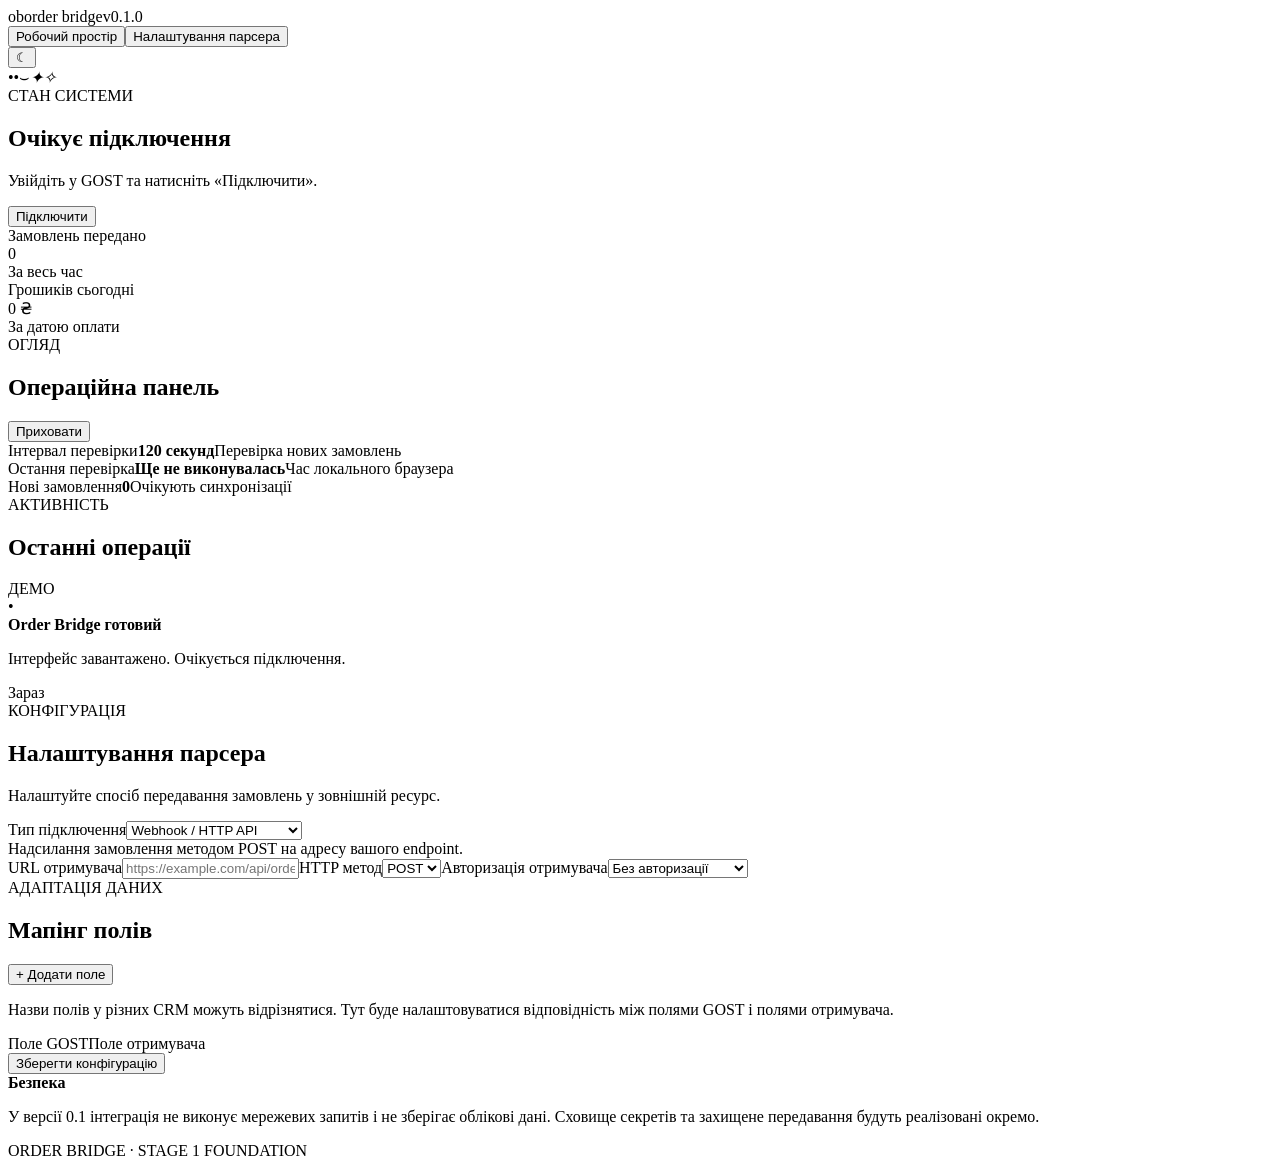
==== index.html @ 30085b11 "feat(stage-1): add index.html" ====
<!doctype html><html lang="uk"><head><meta charset="utf-8"><meta name="viewport" content="width=device-width,initial-scale=1"><title>Order Bridge</title><link rel="stylesheet" href="styles.css"></head><body><div class="app"><header class="topbar"><div class="brand"><span class="brand-mark">ob</span><span>order bridge</span><span class="version">v0.1.0</span></div><nav class="tabs"><button class="tab active" data-tab="workspace">Робочий простір</button><button class="tab" data-tab="settings">Налаштування парсера</button></nav><button id="themeToggle" class="theme" aria-label="Перемкнути тему"><span id="themeIcon">☾</span></button></header><main><section id="workspace" class="view active"><div class="status-row"><div class="status-card"><div id="ghost" class="ghost happy"><span class="eyes">••</span><span class="mouth">⌣</span><i class="spark s1">✦</i><i class="spark s2">✧</i></div><div><div class="eyebrow">СТАН СИСТЕМИ</div><h2 id="statusTitle">Очікує підключення</h2><p id="statusText">Увійдіть у GOST та натисніть «Підключити».</p></div></div><button id="connectBtn" class="primary connect">Підключити</button></div><div class="metrics"><article class="metric"><div class="metric-label">Замовлень передано</div><div class="metric-value" id="ordersMetric">0</div><div class="metric-foot"><span class="dot"></span> За весь час</div></article><article class="metric"><div class="metric-label">Грошиків сьогодні</div><div class="metric-value" id="moneyMetric">0 ₴</div><div class="metric-foot">За датою оплати</div></article></div><div class="section-heading"><div><div class="eyebrow">ОГЛЯД</div><h2>Операційна панель</h2></div><button id="toggleDetails" class="subtle">Приховати</button></div><div id="details" class="details-grid"><article class="small-card"><span class="small-label">Інтервал перевірки</span><strong>120 секунд</strong><span class="small-note">Перевірка нових замовлень</span></article><article class="small-card"><span class="small-label">Остання перевірка</span><strong id="lastCheck">Ще не виконувалась</strong><span class="small-note">Час локального браузера</span></article><article class="small-card"><span class="small-label">Нові замовлення</span><strong>0</strong><span class="small-note">Очікують синхронізації</span></article></div><div class="section-heading log-heading"><div><div class="eyebrow">АКТИВНІСТЬ</div><h2>Останні операції</h2></div><span class="demo-tag">ДЕМО</span></div><div class="log-list"><div class="log-item"><span class="log-icon">•</span><div><strong>Order Bridge готовий</strong><p>Інтерфейс завантажено. Очікується підключення.</p></div><time>Зараз</time></div></div></section><section id="settings" class="view"><div class="page-title"><div class="eyebrow">КОНФІГУРАЦІЯ</div><h1>Налаштування парсера</h1><p>Налаштуйте спосіб передавання замовлень у зовнішній ресурс.</p></div><div class="settings-card"><label for="connector">Тип підключення</label><select id="connector"><option value="webhook">Webhook / HTTP API</option><option value="crm">CRM через API</option><option value="google">Google Sheets</option><option value="custom">Власний формат (JSON)</option></select><div id="connectorDescription" class="field-help">Надсилання замовлення методом POST на адресу вашого endpoint.</div><label for="endpoint">URL отримувача</label><input id="endpoint" type="url" placeholder="https://example.com/api/orders"><label for="method">HTTP метод</label><select id="method"><option>POST</option><option>PUT</option></select><label for="authType">Авторизація отримувача</label><select id="authType"><option value="none">Без авторизації</option><option value="bearer">Bearer token</option><option value="header">Власний заголовок</option></select><div id="authFields"></div><div class="divider"></div><div class="section-heading"><div><div class="eyebrow">АДАПТАЦІЯ ДАНИХ</div><h2>Мапінг полів</h2></div><button id="addMapping" class="subtle">+ Додати поле</button></div><p class="field-help">Назви полів у різних CRM можуть відрізнятися. Тут буде налаштовуватися відповідність між полями GOST і полями отримувача.</p><div class="mapping-head"><span>Поле GOST</span><span>Поле отримувача</span></div><div id="mappingRows"></div><button id="saveSettings" class="primary full">Зберегти конфігурацію</button><div id="saveNotice" class="notice" aria-live="polite"></div></div><div class="settings-card safety"><strong>Безпека</strong><p>У версії 0.1 інтеграція не виконує мережевих запитів і не зберігає облікові дані. Сховище секретів та захищене передавання будуть реалізовані окремо.</p></div></section></main><footer>ORDER BRIDGE <span>·</span> STAGE 1 FOUNDATION</footer></div><script src="app.js"></script></body></html>
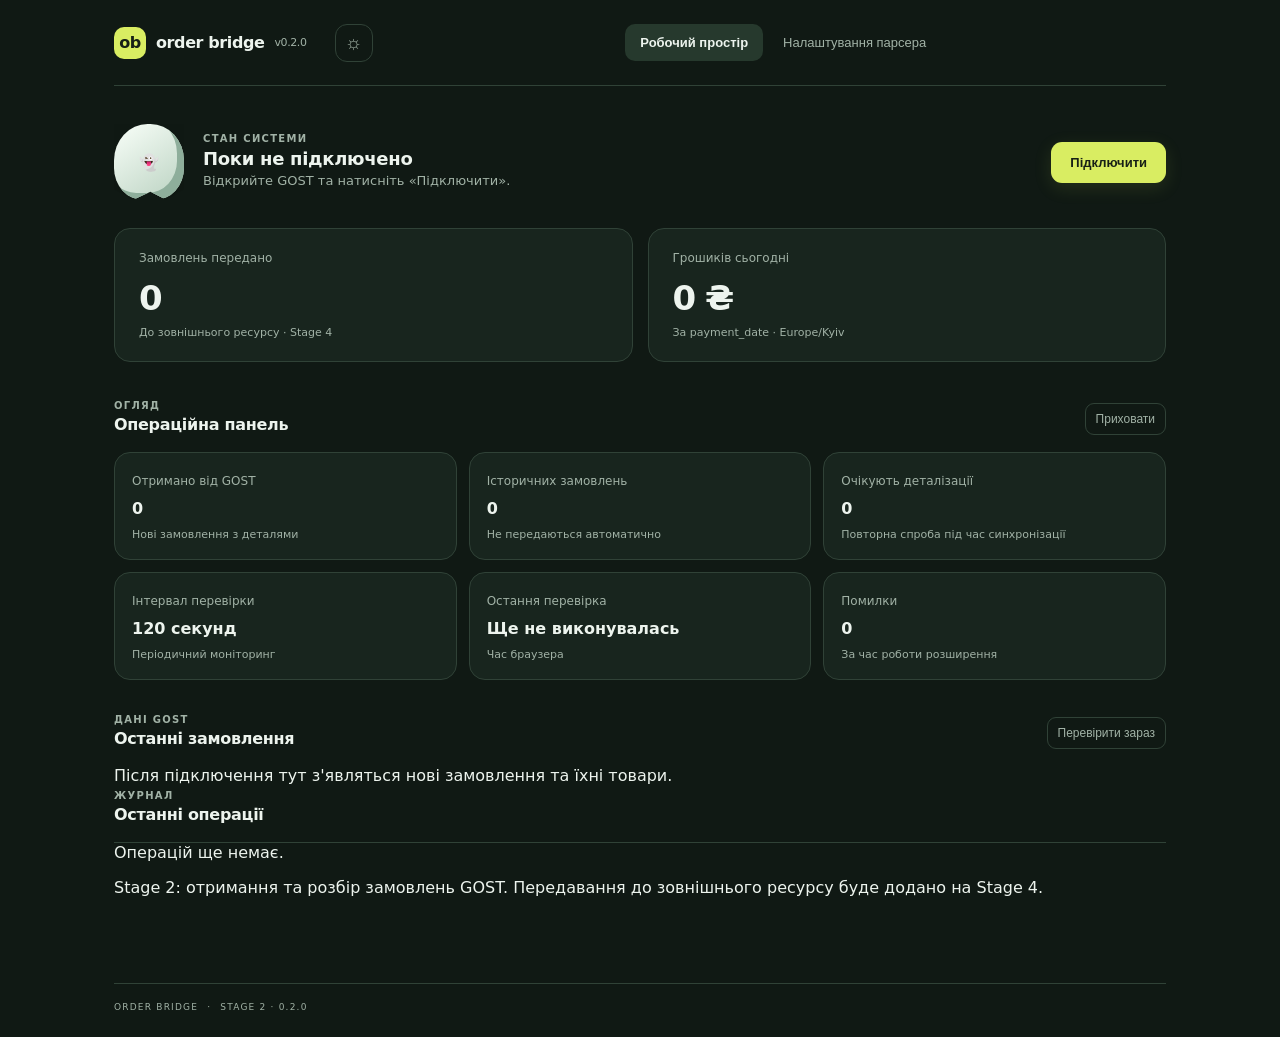
==== commit a4d97339: "feat(stage-2): align browser preview with popup workspace" ====
--- a/index.html
+++ b/index.html
@@ -1 +1,107 @@
-<!doctype html><html lang="uk"><head><meta charset="utf-8"><meta name="viewport" content="width=device-width,initial-scale=1"><title>Order Bridge</title><link rel="stylesheet" href="styles.css"></head><body><div class="app"><header class="topbar"><div class="brand"><span class="brand-mark">ob</span><span>order bridge</span><span class="version">v0.1.0</span></div><nav class="tabs"><button class="tab active" data-tab="workspace">Робочий простір</button><button class="tab" data-tab="settings">Налаштування парсера</button></nav><button id="themeToggle" class="theme" aria-label="Перемкнути тему"><span id="themeIcon">☾</span></button></header><main><section id="workspace" class="view active"><div class="status-row"><div class="status-card"><div id="ghost" class="ghost happy"><span class="eyes">••</span><span class="mouth">⌣</span><i class="spark s1">✦</i><i class="spark s2">✧</i></div><div><div class="eyebrow">СТАН СИСТЕМИ</div><h2 id="statusTitle">Очікує підключення</h2><p id="statusText">Увійдіть у GOST та натисніть «Підключити».</p></div></div><button id="connectBtn" class="primary connect">Підключити</button></div><div class="metrics"><article class="metric"><div class="metric-label">Замовлень передано</div><div class="metric-value" id="ordersMetric">0</div><div class="metric-foot"><span class="dot"></span> За весь час</div></article><article class="metric"><div class="metric-label">Грошиків сьогодні</div><div class="metric-value" id="moneyMetric">0 ₴</div><div class="metric-foot">За датою оплати</div></article></div><div class="section-heading"><div><div class="eyebrow">ОГЛЯД</div><h2>Операційна панель</h2></div><button id="toggleDetails" class="subtle">Приховати</button></div><div id="details" class="details-grid"><article class="small-card"><span class="small-label">Інтервал перевірки</span><strong>120 секунд</strong><span class="small-note">Перевірка нових замовлень</span></article><article class="small-card"><span class="small-label">Остання перевірка</span><strong id="lastCheck">Ще не виконувалась</strong><span class="small-note">Час локального браузера</span></article><article class="small-card"><span class="small-label">Нові замовлення</span><strong>0</strong><span class="small-note">Очікують синхронізації</span></article></div><div class="section-heading log-heading"><div><div class="eyebrow">АКТИВНІСТЬ</div><h2>Останні операції</h2></div><span class="demo-tag">ДЕМО</span></div><div class="log-list"><div class="log-item"><span class="log-icon">•</span><div><strong>Order Bridge готовий</strong><p>Інтерфейс завантажено. Очікується підключення.</p></div><time>Зараз</time></div></div></section><section id="settings" class="view"><div class="page-title"><div class="eyebrow">КОНФІГУРАЦІЯ</div><h1>Налаштування парсера</h1><p>Налаштуйте спосіб передавання замовлень у зовнішній ресурс.</p></div><div class="settings-card"><label for="connector">Тип підключення</label><select id="connector"><option value="webhook">Webhook / HTTP API</option><option value="crm">CRM через API</option><option value="google">Google Sheets</option><option value="custom">Власний формат (JSON)</option></select><div id="connectorDescription" class="field-help">Надсилання замовлення методом POST на адресу вашого endpoint.</div><label for="endpoint">URL отримувача</label><input id="endpoint" type="url" placeholder="https://example.com/api/orders"><label for="method">HTTP метод</label><select id="method"><option>POST</option><option>PUT</option></select><label for="authType">Авторизація отримувача</label><select id="authType"><option value="none">Без авторизації</option><option value="bearer">Bearer token</option><option value="header">Власний заголовок</option></select><div id="authFields"></div><div class="divider"></div><div class="section-heading"><div><div class="eyebrow">АДАПТАЦІЯ ДАНИХ</div><h2>Мапінг полів</h2></div><button id="addMapping" class="subtle">+ Додати поле</button></div><p class="field-help">Назви полів у різних CRM можуть відрізнятися. Тут буде налаштовуватися відповідність між полями GOST і полями отримувача.</p><div class="mapping-head"><span>Поле GOST</span><span>Поле отримувача</span></div><div id="mappingRows"></div><button id="saveSettings" class="primary full">Зберегти конфігурацію</button><div id="saveNotice" class="notice" aria-live="polite"></div></div><div class="settings-card safety"><strong>Безпека</strong><p>У версії 0.1 інтеграція не виконує мережевих запитів і не зберігає облікові дані. Сховище секретів та захищене передавання будуть реалізовані окремо.</p></div></section></main><footer>ORDER BRIDGE <span>·</span> STAGE 1 FOUNDATION</footer></div><script src="app.js"></script></body></html>+<!doctype html>
+<html lang="uk">
+<head>
+  <meta charset="utf-8">
+  <meta name="viewport" content="width=device-width, initial-scale=1">
+  <title>Order Bridge · Browser Preview</title>
+  <link rel="stylesheet" href="styles.css">
+</head>
+<body class="preview-mode">
+<div class="app">
+  <header class="topbar">
+    <div class="brand"><span class="brand-mark">ob</span><span>order bridge</span><span class="version">v0.2.0</span></div>
+    <button id="themeToggle" class="theme" aria-label="Перемкнути тему"><span id="themeIcon">☾</span></button>
+    <nav class="tabs">
+      <button class="tab active" data-tab="workspace">Робочий простір</button>
+      <button class="tab" data-tab="settings">Налаштування парсера</button>
+    </nav>
+  </header>
+  <main>
+    <section id="workspace" class="view active">
+      <div class="status-row">
+        <div class="status-card">
+          <div id="ghost" class="ghost confused" aria-label="Стан привида">👻</div>
+          <div class="status-copy">
+            <div class="eyebrow">СТАН СИСТЕМИ</div>
+            <h2 id="statusTitle">Поки не підключено</h2>
+            <p id="statusText">Відкрийте GOST та натисніть «Підключити».</p>
+          </div>
+        </div>
+        <div class="status-actions">
+          <button id="connectBtn" class="primary">Підключити</button>
+          <button id="disconnectBtn" class="subtle" hidden>Відключити</button>
+        </div>
+      </div>
+
+      <div class="metrics">
+        <article class="metric">
+          <div class="metric-label">Замовлень передано</div>
+          <div class="metric-value" id="ordersMetric">0</div>
+          <div class="metric-foot">До зовнішнього ресурсу · Stage 4</div>
+        </article>
+        <article class="metric">
+          <div class="metric-label">Грошиків сьогодні</div>
+          <div class="metric-value" id="moneyMetric">0 ₴</div>
+          <div class="metric-foot">За payment_date · Europe/Kyiv</div>
+        </article>
+      </div>
+
+      <div class="section-heading">
+        <div><div class="eyebrow">ОГЛЯД</div><h2>Операційна панель</h2></div>
+        <button id="toggleDetails" class="subtle">Приховати</button>
+      </div>
+      <div id="details" class="details-grid">
+        <article class="small-card"><span class="small-label">Отримано від GOST</span><strong id="receivedMetric">0</strong><span class="small-note">Нові замовлення з деталями</span></article>
+        <article class="small-card"><span class="small-label">Історичних замовлень</span><strong id="historicalMetric">0</strong><span class="small-note">Не передаються автоматично</span></article>
+        <article class="small-card"><span class="small-label">Очікують деталізації</span><strong id="pendingMetric">0</strong><span class="small-note">Повторна спроба під час синхронізації</span></article>
+        <article class="small-card"><span class="small-label">Інтервал перевірки</span><strong id="intervalMetric">120 секунд</strong><span class="small-note">Періодичний моніторинг</span></article>
+        <article class="small-card"><span class="small-label">Остання перевірка</span><strong id="lastCheck">Ще не виконувалась</strong><span class="small-note">Час браузера</span></article>
+        <article class="small-card"><span class="small-label">Помилки</span><strong id="errorsMetric">0</strong><span class="small-note">За час роботи розширення</span></article>
+      </div>
+
+      <div class="section-heading log-heading">
+        <div><div class="eyebrow">ДАНІ GOST</div><h2>Останні замовлення</h2></div>
+        <button id="checkNowBtn" class="subtle">Перевірити зараз</button>
+      </div>
+      <div id="ordersList" class="orders-list">
+        <div class="empty-state">Після підключення тут з'являться нові замовлення та їхні товари.</div>
+      </div>
+
+      <div class="section-heading log-heading"><div><div class="eyebrow">ЖУРНАЛ</div><h2>Останні операції</h2></div></div>
+      <div id="activityList" class="log-list"><div class="empty-state">Операцій ще немає.</div></div>
+      <p class="stage-note">Stage 2: отримання та розбір замовлень GOST. Передавання до зовнішнього ресурсу буде додано на Stage 4.</p>
+    </section>
+
+    <section id="settings" class="view">
+      <div class="page-title"><div class="eyebrow">КОНФІГУРАЦІЯ</div><h1>Налаштування парсера</h1><p>Джерело замовлень та параметри синхронізації.</p></div>
+      <div class="settings-card">
+        <label for="sourceType">Джерело замовлень</label>
+        <select id="sourceType"><option value="gost">GOST · особистий кабінет</option><option value="custom" disabled>Інше джерело · майбутній етап</option></select>
+        <div class="field-help">GOST використовує активну авторизовану сесію браузера. Повторний логін у розширенні не потрібен.</div>
+        <label for="pollInterval">Частота перевірки нових замовлень</label>
+        <select id="pollInterval">
+          <option value="120">Кожні 2 хвилини</option>
+          <option value="180">Кожні 3 хвилини</option>
+          <option value="300">Кожні 5 хвилин</option>
+        </select>
+        <div class="field-help">Chrome може трохи затримувати фонові сигнали. Після пробудження браузера пропущена перевірка буде виконана.</div>
+        <label for="historyMode">Початкова історія</label>
+        <select id="historyMode"><option value="baseline_only">Зафіксувати як історію, не передавати</option></select>
+        <div class="field-help">Під час першого підключення наявні ID запам'ятовуються. Передаватися надалі мають лише нові замовлення.</div>
+        <div class="divider"></div>
+        <div class="section-heading"><div><div class="eyebrow">ПРИЗНАЧЕННЯ</div><h2>Куди передавати</h2></div><span class="demo-tag">STAGE 4</span></div>
+        <label for="connector">Тип підключення</label>
+        <select id="connector"><option value="webhook">Webhook / HTTP API</option><option value="crm">CRM через API</option><option value="google">Google Sheets</option><option value="custom">Власний формат JSON</option></select>
+        <div class="field-help">На цьому етапі блок призначення є макетом. Реальні запити до сторонніх ресурсів поки не виконуються.</div>
+        <button id="saveSettings" class="primary full">Зберегти налаштування</button>
+        <div id="saveNotice" class="notice" aria-live="polite"></div>
+      </div>
+      <div class="settings-card safety"><strong>Захист облікових даних</strong><p>Bearer-токен GOST використовується лише в контексті сторінки та не зберігається розширенням. У локальному сховищі залишаються ID, технічні статуси й нормалізовані товарні дані без ПІБ, телефонів, адрес і коментарів покупців.</p></div>
+    </section>
+  </main>
+  <footer>ORDER BRIDGE <span>·</span> STAGE 2 · 0.2.0</footer>
+</div>
+<script src="order-normalizer.js"></script>
+<script src="app.js"></script>
+</body>
+</html>
--- a/styles.css
+++ b/styles.css
@@ -0,0 +1 @@
+:root{font-family:Inter,ui-sans-serif,system-ui,-apple-system,"Segoe UI",sans-serif;color-scheme:dark;--bg:#101914;--panel:#18251e;--panel2:#1d2c23;--line:#304237;--text:#edf4ee;--muted:#a1b2a6;--accent:#d9ed62;--accentText:#172016;--soft:#26392d;--shadow:0 18px 55px #0003}*{box-sizing:border-box}body{margin:0;background:var(--bg);color:var(--text);transition:background .2s,color .2s}body.light{color-scheme:light;--bg:#f4f7f2;--panel:#fff;--panel2:#f8faf6;--line:#dce5db;--text:#17241b;--muted:#647568;--accent:#c5df43;--accentText:#172016;--soft:#edf3e8;--shadow:0 18px 55px #213a1a12}.app{max-width:1120px;margin:auto;padding:0 34px}.topbar{height:86px;display:flex;align-items:center;border-bottom:1px solid var(--line);gap:28px}.brand{display:flex;align-items:center;gap:10px;font-weight:750;letter-spacing:-.4px;text-transform:lowercase;white-space:nowrap}.brand-mark{display:grid;place-items:center;width:32px;height:32px;border-radius:10px;background:var(--accent);color:var(--accentText);font-weight:900}.version{font-size:11px;color:var(--muted);font-weight:500}.tabs{display:flex;gap:5px;margin:auto}.tab,.theme,.subtle{border:0;background:transparent;color:var(--muted);cursor:pointer}.tab{padding:11px 15px;border-radius:10px;font-size:13px}.tab.active{background:var(--soft);color:var(--text);font-weight:650}.theme{width:38px;height:38px;border:1px solid var(--line);border-radius:12px;font-size:19px}main{padding:38px 0 70px}.view{display:none}.view.active{display:block}.status-row{display:flex;align-items:center;justify-content:space-between;gap:20px;margin-bottom:28px}.status-card{display:flex;align-items:center;gap:19px}.status-card h2,.section-heading h2{margin:4px 0;font-size:18px;letter-spacing:-.3px}.status-card p,.page-title p{margin:4px 0;color:var(--muted);font-size:13px}.eyebrow{font-size:10px;font-weight:750;letter-spacing:1.3px;color:var(--muted)}.ghost{position:relative;width:70px;height:76px;border-radius:48% 48% 42% 42%;background:linear-gradient(145deg,#f9fff9,#b9d1c0);box-shadow:inset -7px -7px 0 #8eae9b,0 8px 25px #0002;color:#294334;display:flex;flex-direction:column;align-items:center;justify-content:center;clip-path:polygon(0 0,100% 0,100% 86%,75% 100%,52% 89%,27% 100%,0 86%)}.eyes{font-size:14px;letter-spacing:9px;margin-left:8px}.mouth{font-size:18px;line-height:12px}.spark{position:absolute;color:#d9ed62;font-style:normal;font-size:15px}.s1{right:-7px;top:2px}.s2{left:-5px;top:19px}.ghost.busy{animation:bob .65s ease-in-out infinite alternate}.ghost.worried .mouth{transform:rotate(180deg)}@keyframes bob{to{transform:translateY(-7px) rotate(4deg)}}.primary{background:var(--accent);color:var(--accentText);border:0;border-radius:11px;padding:13px 19px;font-weight:750;font-size:13px;cursor:pointer;box-shadow:0 5px 18px #b8d64b20}.primary:disabled{opacity:.7;cursor:wait}.metrics{display:grid;grid-template-columns:1fr 1fr;gap:15px;margin-bottom:38px}.metric,.small-card,.settings-card{background:var(--panel);border:1px solid var(--line);border-radius:16px}.metric{padding:22px 24px}.metric-label,.small-label{font-size:12px;color:var(--muted)}.metric-value{font-size:34px;font-weight:760;letter-spacing:-1.5px;margin:13px 0 8px}.metric-foot,.small-note{font-size:11px;color:var(--muted)}.dot{display:inline-block;width:7px;height:7px;border-radius:50%;background:#9cba47;margin-right:6px}.section-heading{display:flex;align-items:center;justify-content:space-between;margin:0 0 14px}.section-heading h2{font-size:16px}.subtle{font-size:12px;padding:8px 10px;border:1px solid var(--line);border-radius:9px}.details-grid{display:grid;grid-template-columns:repeat(3,1fr);gap:12px;margin-bottom:34px}.small-card{padding:17px}.small-card strong{display:block;font-size:16px;margin:10px 0 5px}.log-heading{margin-top:5px}.demo-tag{font-size:9px;letter-spacing:1px;color:var(--muted);border:1px solid var(--line);padding:5px 8px;border-radius:7px}.log-list{border-top:1px solid var(--line)}.log-item{display:flex;gap:12px;align-items:flex-start;padding:16px 2px;border-bottom:1px solid var(--line)}.log-icon{width:25px;height:25px;border-radius:8px;background:var(--soft);display:grid;place-items:center;color:var(--accent);font-size:20px}.log-item strong{font-size:12px}.log-item p{margin:4px 0 0;color:var(--muted);font-size:11px}.log-item time{margin-left:auto;color:var(--muted);font-size:10px}.page-title{margin:5px 0 24px}.page-title h1{font-size:27px;letter-spacing:-.8px;margin:8px 0}.settings-card{padding:24px;margin-bottom:15px}.settings-card label{display:block;font-size:12px;font-weight:650;margin:17px 0 8px}.settings-card input,.settings-card select{width:100%;height:43px;background:var(--panel2);border:1px solid var(--line);border-radius:9px;padding:0 12px;color:var(--text);outline:none;font:inherit;font-size:12px}.settings-card input:focus,.settings-card select:focus{border-color:#9bbd45}.field-help{font-size:11px;line-height:1.55;color:var(--muted);margin:8px 0 15px}.divider{height:1px;background:var(--line);margin:24px 0}.mapping-head,.mapping-row{display:grid;grid-template-columns:1fr 1fr;gap:10px}.mapping-head{font-size:10px;color:var(--muted);margin:14px 0 8px}.mapping-row{margin-bottom:8px}.mapping-row input{height:37px}.full{width:100%;margin-top:22px}.notice{font-size:11px;color:#9bbd45;margin-top:10px;min-height:14px}.safety{background:var(--panel2)}.safety p{color:var(--muted);font-size:12px;line-height:1.6;margin-bottom:0}footer{border-top:1px solid var(--line);padding:18px 0 25px;color:var(--muted);font-size:9px;letter-spacing:1.2px}footer span{padding:0 5px}.popup{width:360px;min-height:390px;background:var(--bg)}.popup-shell{padding:18px}.popup header{display:flex;align-items:center;justify-content:space-between}.popup-content{text-align:center;padding:46px 14px 20px}.ghost-mini{margin:0 auto 18px;width:56px;height:62px;border-radius:48% 48% 42% 42%;background:#dcece0;color:#294334;display:grid;place-items:center;font-size:25px;clip-path:polygon(0 0,100% 0,100% 85%,75% 100%,52% 89%,27% 100%,0 85%)}.popup h1{font-size:19px}.popup p{color:var(--muted);font-size:12px;line-height:1.6}.popup .primary{width:100%;margin-top:15px}.hint{font-size:10px!important;margin-top:24px!important}@media(max-width:700px){.app{padding:0 17px}.topbar{height:auto;min-height:75px;flex-wrap:wrap;gap:12px;padding:14px 0}.tabs{order:3;width:100%;margin:0}.tab{flex:1;padding:10px 6px;font-size:11px}.status-row{align-items:flex-start;flex-direction:column}.connect{width:100%}.metrics{grid-template-columns:1fr}.details-grid{grid-template-columns:1fr}.metric-value{font-size:30px}.settings-card{padding:17px}}
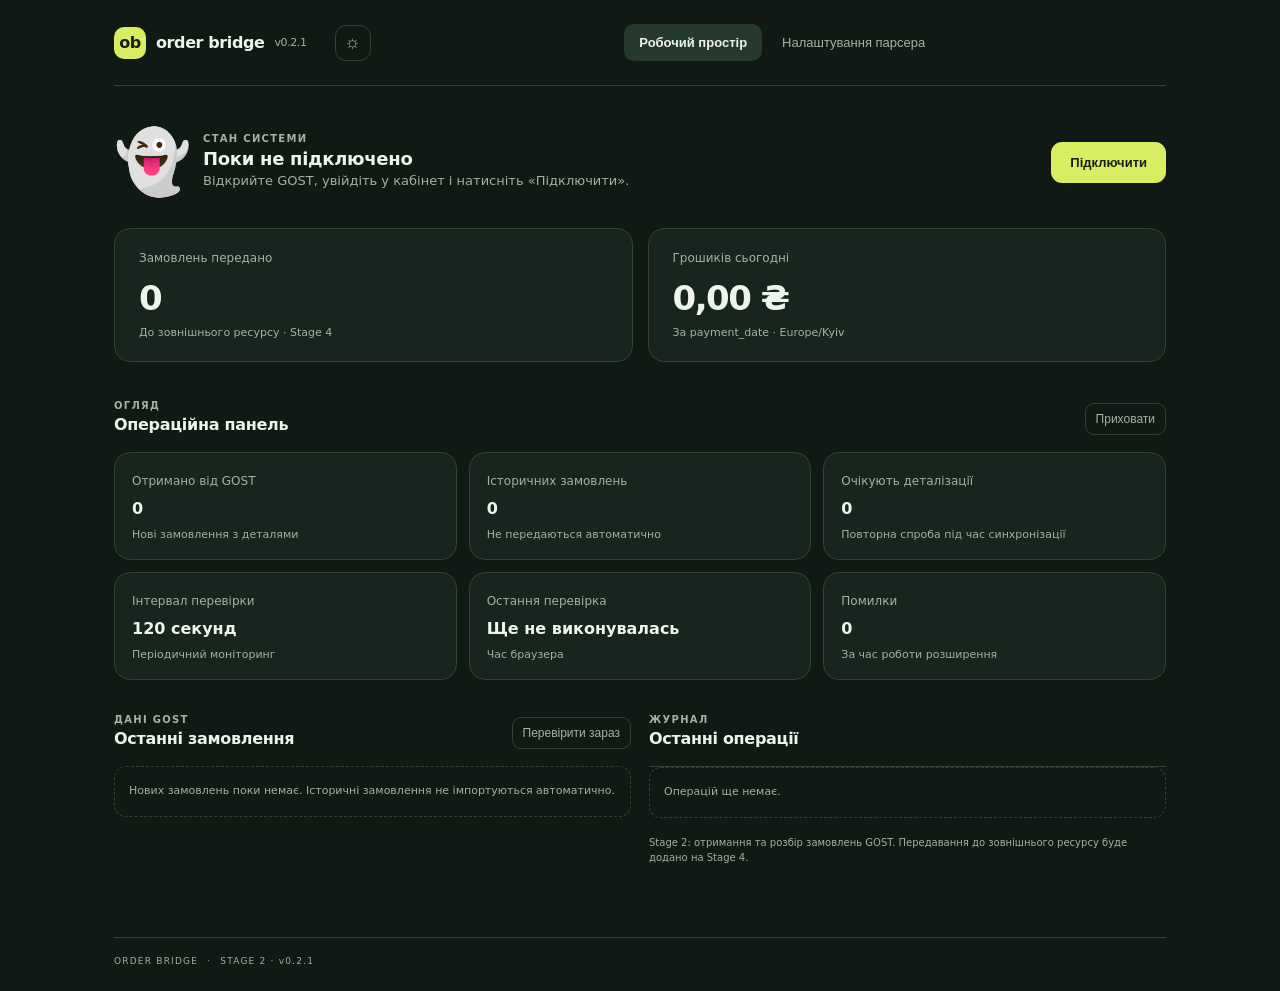
==== commit 4bb4bc5d: "docs: update Order Bridge 0.2.1 notes" ====
--- a/index.html
+++ b/index.html
@@ -9,7 +9,7 @@
 <body class="preview-mode">
 <div class="app">
   <header class="topbar">
-    <div class="brand"><span class="brand-mark">ob</span><span>order bridge</span><span class="version">v0.2.0</span></div>
+    <div class="brand"><span class="brand-mark">ob</span><span>order bridge</span><span class="version">v0.2.1</span></div>
     <button id="themeToggle" class="theme" aria-label="Перемкнути тему"><span id="themeIcon">☾</span></button>
     <nav class="tabs">
       <button class="tab active" data-tab="workspace">Робочий простір</button>
@@ -59,17 +59,22 @@
         <article class="small-card"><span class="small-label">Помилки</span><strong id="errorsMetric">0</strong><span class="small-note">За час роботи розширення</span></article>
       </div>
 
-      <div class="section-heading log-heading">
-        <div><div class="eyebrow">ДАНІ GOST</div><h2>Останні замовлення</h2></div>
-        <button id="checkNowBtn" class="subtle">Перевірити зараз</button>
+      <div class="dashboard-columns">
+        <section class="dashboard-panel">
+          <div class="section-heading log-heading">
+            <div><div class="eyebrow">ДАНІ GOST</div><h2>Останні замовлення</h2></div>
+            <button id="checkNowBtn" class="subtle">Перевірити зараз</button>
+          </div>
+          <div id="ordersList" class="orders-list">
+            <div class="empty-state">Після підключення тут з'являться нові замовлення та їхні товари.</div>
+          </div>
+        </section>
+        <section class="dashboard-panel">
+          <div class="section-heading log-heading"><div><div class="eyebrow">ЖУРНАЛ</div><h2>Останні операції</h2></div></div>
+          <div id="activityList" class="log-list"><div class="empty-state">Операцій ще немає.</div></div>
+          <p class="stage-note">Stage 2: отримання та розбір замовлень GOST. Передавання до зовнішнього ресурсу буде додано на Stage 4.</p>
+        </section>
       </div>
-      <div id="ordersList" class="orders-list">
-        <div class="empty-state">Після підключення тут з'являться нові замовлення та їхні товари.</div>
-      </div>
-
-      <div class="section-heading log-heading"><div><div class="eyebrow">ЖУРНАЛ</div><h2>Останні операції</h2></div></div>
-      <div id="activityList" class="log-list"><div class="empty-state">Операцій ще немає.</div></div>
-      <p class="stage-note">Stage 2: отримання та розбір замовлень GOST. Передавання до зовнішнього ресурсу буде додано на Stage 4.</p>
     </section>
 
     <section id="settings" class="view">
@@ -99,7 +104,7 @@
       <div class="settings-card safety"><strong>Захист облікових даних</strong><p>Bearer-токен GOST використовується лише в контексті сторінки та не зберігається розширенням. У локальному сховищі залишаються ID, технічні статуси й нормалізовані товарні дані без ПІБ, телефонів, адрес і коментарів покупців.</p></div>
     </section>
   </main>
-  <footer>ORDER BRIDGE <span>·</span> STAGE 2 · 0.2.0</footer>
+  <footer>ORDER BRIDGE <span>·</span> STAGE 2 · v0.2.1</footer>
 </div>
 <script src="order-normalizer.js"></script>
 <script src="app.js"></script>
--- a/styles.css
+++ b/styles.css
@@ -1 +1,142 @@
-:root{font-family:Inter,ui-sans-serif,system-ui,-apple-system,"Segoe UI",sans-serif;color-scheme:dark;--bg:#101914;--panel:#18251e;--panel2:#1d2c23;--line:#304237;--text:#edf4ee;--muted:#a1b2a6;--accent:#d9ed62;--accentText:#172016;--soft:#26392d;--shadow:0 18px 55px #0003}*{box-sizing:border-box}body{margin:0;background:var(--bg);color:var(--text);transition:background .2s,color .2s}body.light{color-scheme:light;--bg:#f4f7f2;--panel:#fff;--panel2:#f8faf6;--line:#dce5db;--text:#17241b;--muted:#647568;--accent:#c5df43;--accentText:#172016;--soft:#edf3e8;--shadow:0 18px 55px #213a1a12}.app{max-width:1120px;margin:auto;padding:0 34px}.topbar{height:86px;display:flex;align-items:center;border-bottom:1px solid var(--line);gap:28px}.brand{display:flex;align-items:center;gap:10px;font-weight:750;letter-spacing:-.4px;text-transform:lowercase;white-space:nowrap}.brand-mark{display:grid;place-items:center;width:32px;height:32px;border-radius:10px;background:var(--accent);color:var(--accentText);font-weight:900}.version{font-size:11px;color:var(--muted);font-weight:500}.tabs{display:flex;gap:5px;margin:auto}.tab,.theme,.subtle{border:0;background:transparent;color:var(--muted);cursor:pointer}.tab{padding:11px 15px;border-radius:10px;font-size:13px}.tab.active{background:var(--soft);color:var(--text);font-weight:650}.theme{width:38px;height:38px;border:1px solid var(--line);border-radius:12px;font-size:19px}main{padding:38px 0 70px}.view{display:none}.view.active{display:block}.status-row{display:flex;align-items:center;justify-content:space-between;gap:20px;margin-bottom:28px}.status-card{display:flex;align-items:center;gap:19px}.status-card h2,.section-heading h2{margin:4px 0;font-size:18px;letter-spacing:-.3px}.status-card p,.page-title p{margin:4px 0;color:var(--muted);font-size:13px}.eyebrow{font-size:10px;font-weight:750;letter-spacing:1.3px;color:var(--muted)}.ghost{position:relative;width:70px;height:76px;border-radius:48% 48% 42% 42%;background:linear-gradient(145deg,#f9fff9,#b9d1c0);box-shadow:inset -7px -7px 0 #8eae9b,0 8px 25px #0002;color:#294334;display:flex;flex-direction:column;align-items:center;justify-content:center;clip-path:polygon(0 0,100% 0,100% 86%,75% 100%,52% 89%,27% 100%,0 86%)}.eyes{font-size:14px;letter-spacing:9px;margin-left:8px}.mouth{font-size:18px;line-height:12px}.spark{position:absolute;color:#d9ed62;font-style:normal;font-size:15px}.s1{right:-7px;top:2px}.s2{left:-5px;top:19px}.ghost.busy{animation:bob .65s ease-in-out infinite alternate}.ghost.worried .mouth{transform:rotate(180deg)}@keyframes bob{to{transform:translateY(-7px) rotate(4deg)}}.primary{background:var(--accent);color:var(--accentText);border:0;border-radius:11px;padding:13px 19px;font-weight:750;font-size:13px;cursor:pointer;box-shadow:0 5px 18px #b8d64b20}.primary:disabled{opacity:.7;cursor:wait}.metrics{display:grid;grid-template-columns:1fr 1fr;gap:15px;margin-bottom:38px}.metric,.small-card,.settings-card{background:var(--panel);border:1px solid var(--line);border-radius:16px}.metric{padding:22px 24px}.metric-label,.small-label{font-size:12px;color:var(--muted)}.metric-value{font-size:34px;font-weight:760;letter-spacing:-1.5px;margin:13px 0 8px}.metric-foot,.small-note{font-size:11px;color:var(--muted)}.dot{display:inline-block;width:7px;height:7px;border-radius:50%;background:#9cba47;margin-right:6px}.section-heading{display:flex;align-items:center;justify-content:space-between;margin:0 0 14px}.section-heading h2{font-size:16px}.subtle{font-size:12px;padding:8px 10px;border:1px solid var(--line);border-radius:9px}.details-grid{display:grid;grid-template-columns:repeat(3,1fr);gap:12px;margin-bottom:34px}.small-card{padding:17px}.small-card strong{display:block;font-size:16px;margin:10px 0 5px}.log-heading{margin-top:5px}.demo-tag{font-size:9px;letter-spacing:1px;color:var(--muted);border:1px solid var(--line);padding:5px 8px;border-radius:7px}.log-list{border-top:1px solid var(--line)}.log-item{display:flex;gap:12px;align-items:flex-start;padding:16px 2px;border-bottom:1px solid var(--line)}.log-icon{width:25px;height:25px;border-radius:8px;background:var(--soft);display:grid;place-items:center;color:var(--accent);font-size:20px}.log-item strong{font-size:12px}.log-item p{margin:4px 0 0;color:var(--muted);font-size:11px}.log-item time{margin-left:auto;color:var(--muted);font-size:10px}.page-title{margin:5px 0 24px}.page-title h1{font-size:27px;letter-spacing:-.8px;margin:8px 0}.settings-card{padding:24px;margin-bottom:15px}.settings-card label{display:block;font-size:12px;font-weight:650;margin:17px 0 8px}.settings-card input,.settings-card select{width:100%;height:43px;background:var(--panel2);border:1px solid var(--line);border-radius:9px;padding:0 12px;color:var(--text);outline:none;font:inherit;font-size:12px}.settings-card input:focus,.settings-card select:focus{border-color:#9bbd45}.field-help{font-size:11px;line-height:1.55;color:var(--muted);margin:8px 0 15px}.divider{height:1px;background:var(--line);margin:24px 0}.mapping-head,.mapping-row{display:grid;grid-template-columns:1fr 1fr;gap:10px}.mapping-head{font-size:10px;color:var(--muted);margin:14px 0 8px}.mapping-row{margin-bottom:8px}.mapping-row input{height:37px}.full{width:100%;margin-top:22px}.notice{font-size:11px;color:#9bbd45;margin-top:10px;min-height:14px}.safety{background:var(--panel2)}.safety p{color:var(--muted);font-size:12px;line-height:1.6;margin-bottom:0}footer{border-top:1px solid var(--line);padding:18px 0 25px;color:var(--muted);font-size:9px;letter-spacing:1.2px}footer span{padding:0 5px}.popup{width:360px;min-height:390px;background:var(--bg)}.popup-shell{padding:18px}.popup header{display:flex;align-items:center;justify-content:space-between}.popup-content{text-align:center;padding:46px 14px 20px}.ghost-mini{margin:0 auto 18px;width:56px;height:62px;border-radius:48% 48% 42% 42%;background:#dcece0;color:#294334;display:grid;place-items:center;font-size:25px;clip-path:polygon(0 0,100% 0,100% 85%,75% 100%,52% 89%,27% 100%,0 85%)}.popup h1{font-size:19px}.popup p{color:var(--muted);font-size:12px;line-height:1.6}.popup .primary{width:100%;margin-top:15px}.hint{font-size:10px!important;margin-top:24px!important}@media(max-width:700px){.app{padding:0 17px}.topbar{height:auto;min-height:75px;flex-wrap:wrap;gap:12px;padding:14px 0}.tabs{order:3;width:100%;margin:0}.tab{flex:1;padding:10px 6px;font-size:11px}.status-row{align-items:flex-start;flex-direction:column}.connect{width:100%}.metrics{grid-template-columns:1fr}.details-grid{grid-template-columns:1fr}.metric-value{font-size:30px}.settings-card{padding:17px}}+:root{font-family:Inter,ui-sans-serif,system-ui,-apple-system,"Segoe UI",sans-serif;color-scheme:dark;--bg:#101914;--panel:#18251e;--panel2:#1d2c23;--line:#304237;--text:#edf4ee;--muted:#a1b2a6;--accent:#d9ed62;--accentText:#172016;--soft:#26392d}
+*{box-sizing:border-box}
+body{margin:0;background:var(--bg);color:var(--text);transition:background .2s,color .2s}
+body.light{color-scheme:light;--bg:#f4f7f2;--panel:#fff;--panel2:#f8faf6;--line:#dce5db;--text:#17241b;--muted:#647568;--accent:#c5df43;--accentText:#172016;--soft:#edf3e8}
+.app{max-width:1120px;margin:auto;padding:0 34px}
+.topbar{height:86px;display:flex;align-items:center;border-bottom:1px solid var(--line);gap:28px}
+.brand{display:flex;align-items:center;gap:10px;font-weight:750;letter-spacing:-.4px;text-transform:lowercase;white-space:nowrap}
+.brand-mark{display:grid;place-items:center;width:32px;height:32px;border-radius:10px;background:var(--accent);color:var(--accentText);font-weight:900}
+.version{font-size:11px;color:var(--muted);font-weight:500}
+.tabs{display:flex;gap:5px;margin:auto}
+.tab,.theme,.subtle{border:0;background:transparent;color:var(--muted);cursor:pointer}
+.tab{padding:11px 15px;border-radius:10px;font-size:13px}
+.tab.active{background:var(--soft);color:var(--text);font-weight:650}
+.theme{width:36px;height:36px;border:1px solid var(--line);border-radius:11px;font-size:18px}
+main{padding:38px 0 70px}
+.view{display:none}.view.active{display:block}
+.status-row{display:flex;align-items:center;justify-content:space-between;gap:20px;margin-bottom:28px}
+.status-card{display:flex;align-items:center;gap:19px}
+.status-card h2,.section-heading h2{margin:4px 0;font-size:18px;letter-spacing:-.3px}
+.status-card p,.page-title p{margin:4px 0;color:var(--muted);font-size:13px}
+.eyebrow{font-size:10px;font-weight:750;letter-spacing:1.3px;color:var(--muted)}
+.ghost{position:relative;width:70px;height:76px;display:grid;place-items:center;font-family:"Apple Color Emoji","Segoe UI Emoji","Noto Color Emoji",sans-serif;font-size:62px;line-height:1}
+.metrics{display:grid;grid-template-columns:1fr 1fr;gap:15px;margin-bottom:38px}
+.metric,.small-card,.settings-card{background:var(--panel);border:1px solid var(--line);border-radius:16px}
+.metric{padding:22px 24px}.metric-label,.small-label{font-size:12px;color:var(--muted)}
+.metric-value{font-size:34px;font-weight:760;letter-spacing:-1.5px;margin:13px 0 8px}
+.metric-foot,.small-note{font-size:11px;color:var(--muted)}
+.section-heading{display:flex;align-items:center;justify-content:space-between;margin:0 0 14px}
+.section-heading h2{font-size:16px}
+.subtle{font-size:12px;padding:8px 10px;border:1px solid var(--line);border-radius:9px}
+.primary{background:var(--accent);color:var(--accentText);border:0;border-radius:11px;padding:13px 19px;font-weight:750;font-size:13px;cursor:pointer}
+.primary:disabled{opacity:.68;cursor:default}
+.details-grid{display:grid;grid-template-columns:repeat(3,1fr);gap:12px;margin-bottom:34px}
+.small-card{padding:17px}.small-card strong{display:block;font-size:16px;margin:10px 0 5px}
+.log-list{border-top:1px solid var(--line)}
+.log-item{display:flex;gap:12px;align-items:flex-start;padding:16px 2px;border-bottom:1px solid var(--line)}
+.log-icon{width:25px;height:25px;border-radius:8px;background:var(--soft);display:grid;place-items:center;color:var(--accent);font-size:20px}
+.log-icon.warning{color:#d8bd4f}.log-icon.error{color:#dc806f}.log-icon.success{color:#a4c64b}
+.log-item strong{font-size:12px}.log-item p{margin:4px 0 0;color:var(--muted);font-size:11px}.log-item time{margin-left:auto;color:var(--muted);font-size:10px}
+.page-title{margin:5px 0 24px}.page-title h1{font-size:27px;letter-spacing:-.8px;margin:8px 0}
+.settings-card{padding:24px;margin-bottom:15px}.settings-card label{display:block;font-size:12px;font-weight:650;margin:17px 0 8px}
+.settings-card input,.settings-card select{width:100%;height:43px;background:var(--panel2);border:1px solid var(--line);border-radius:9px;padding:0 12px;color:var(--text);outline:none;font:inherit;font-size:12px}
+.settings-card input:focus,.settings-card select:focus{border-color:#9bbd45}
+.field-help{font-size:11px;line-height:1.55;color:var(--muted);margin:8px 0 15px}
+.divider{height:1px;background:var(--line);margin:24px 0}
+.full{width:100%;margin-top:22px}.notice{font-size:11px;color:#9bbd45;margin-top:10px;min-height:14px}
+.safety{background:var(--panel2)}.safety p{color:var(--muted);font-size:12px;line-height:1.6;margin-bottom:0}
+footer{border-top:1px solid var(--line);padding:18px 0 25px;color:var(--muted);font-size:9px;letter-spacing:1.2px}
+footer span{padding:0 5px}
+.demo-tag{font-size:9px;letter-spacing:1px;color:var(--muted);border:1px solid var(--line);padding:5px 8px;border-radius:7px}
+.orders-list{display:grid;gap:10px}.order-card{border:1px solid var(--line);border-radius:14px;background:var(--panel);padding:14px}
+.order-card-top,.order-card-bottom{display:flex;align-items:center;justify-content:space-between;gap:10px}
+.order-card-top strong{font-size:13px}.order-state{font-size:10px;color:#a4c64b}
+.product-lines{margin:10px 0;display:grid;gap:6px}
+.product-line{display:flex;justify-content:space-between;gap:10px;font-size:11px;color:var(--muted)}
+.product-line span:first-child{overflow:hidden;text-overflow:ellipsis;white-space:nowrap}
+.product-more{font-size:10px;color:var(--muted)}
+.order-card-bottom{border-top:1px solid var(--line);padding-top:9px;font-size:10px;color:var(--muted)}
+.order-card-bottom strong{color:var(--text);font-size:12px}
+.empty-state{color:var(--muted);font-size:11px;line-height:1.5;padding:16px 14px;border:1px dashed var(--line);border-radius:12px}
+.stage-note{color:var(--muted);font-size:10px;line-height:1.5;margin:17px 0 2px}
+[hidden]{display:none!important}
+
+/* Shared dashboard layout. */
+.dashboard-columns{display:grid;grid-template-columns:1fr 1fr;gap:18px;align-items:start}
+.dashboard-panel{min-width:0}
+.dashboard-panel .section-heading.log-heading{margin-top:0}
+.dashboard-panel .orders-list,.dashboard-panel .log-list{max-height:320px;overflow-y:auto}
+
+/* Actual Chrome toolbar popup: wide, balanced workspace window. */
+.popup-app{width:680px;min-width:680px;max-width:680px;height:580px;min-height:580px;max-height:580px;overflow:hidden;background:var(--bg)}
+.popup-app .app{width:100%;height:580px;max-width:none;margin:0;padding:0 18px;display:flex;flex-direction:column}
+.popup-app .topbar{height:66px;min-height:66px;flex:0 0 66px;padding:0;display:flex;align-items:center;gap:16px}
+.popup-app .brand{gap:8px;font-size:13px}
+.popup-app .brand-mark{width:30px;height:30px;border-radius:9px}
+.popup-app .version{font-size:10px}
+.popup-app .tabs{display:flex;align-items:center;gap:4px;margin:0 0 0 auto;flex:0 0 auto}
+.popup-app .tab{padding:9px 11px;font-size:11px;white-space:nowrap}
+.popup-app .theme{width:32px;height:32px;flex:0 0 32px;font-size:16px}
+.popup-app main{flex:1;min-height:0;overflow-y:auto;overscroll-behavior:contain;padding:14px 0 16px}
+.popup-app .view.active{display:block}
+.popup-app .status-row{align-items:center;gap:14px;margin-bottom:14px}
+.popup-app .status-card{min-width:0;flex:1;gap:12px;align-items:center}
+.popup-app .status-copy{min-width:0}
+.popup-app .status-copy h2{font-size:15px;line-height:1.25;margin:3px 0}
+.popup-app .status-copy p{font-size:10px;line-height:1.4;margin:4px 0}
+.popup-app .eyebrow{font-size:9px;letter-spacing:1.05px}
+.popup-app .ghost{width:60px;height:62px;flex:0 0 60px;display:grid;place-items:center;border-radius:0;background:transparent;box-shadow:none;color:inherit;font-family:"Apple Color Emoji","Segoe UI Emoji","Noto Color Emoji",sans-serif;font-size:53px;line-height:1;position:relative}
+.popup-app .ghost::after{content:"";position:absolute;right:-1px;top:0;font-family:inherit;font-size:16px;font-weight:800;color:#e2c94f;text-shadow:0 1px 5px #0003}
+.popup-app .ghost.happy::after{content:"✦";color:#b8d64b}
+.popup-app .ghost.worried::after{content:"?"}
+.popup-app .ghost.confused::after{content:"…";color:var(--muted)}
+.popup-app .ghost.busy{animation:ghost-bob .55s ease-in-out infinite alternate}
+@keyframes ghost-bob{to{transform:translateY(-4px) rotate(4deg)}}
+.popup-app .status-actions{display:flex;flex-direction:row;align-items:center;gap:7px;flex:0 0 auto}
+.popup-app .status-actions .primary{min-width:110px;padding:10px 13px;font-size:11px;white-space:nowrap}
+.popup-app .status-actions .subtle{padding:8px 10px;font-size:10px;white-space:nowrap}
+.popup-app .metrics{grid-template-columns:1fr 1fr;gap:10px;margin-bottom:15px}
+.popup-app .metric{padding:13px 16px;border-radius:12px;min-width:0}
+.popup-app .metric-label{font-size:10px}
+.popup-app .metric-value{font-size:25px;margin:7px 0 4px;letter-spacing:-.8px;white-space:nowrap}
+.popup-app .metric-foot{font-size:9px;line-height:1.3}
+.popup-app .section-heading{margin:0 0 8px}
+.popup-app .section-heading h2{font-size:13px}
+.popup-app .subtle{font-size:10px;padding:7px 9px}
+.popup-app .details-grid{grid-template-columns:repeat(3,minmax(0,1fr));gap:8px;margin-bottom:14px}
+.popup-app .small-card{padding:9px 11px;border-radius:10px;min-width:0}
+.popup-app .small-label{font-size:9px;line-height:1.25;display:block}
+.popup-app .small-card strong{font-size:13px;margin:5px 0 2px}
+.popup-app .small-note{font-size:9px;line-height:1.25;display:block}
+.popup-app .dashboard-columns{grid-template-columns:1.08fr .92fr;gap:14px}
+.popup-app .dashboard-panel .section-heading.log-heading{margin:0 0 8px}
+.popup-app .dashboard-panel .orders-list,.popup-app .dashboard-panel .log-list{max-height:220px;overflow-y:auto;overscroll-behavior:contain}
+.popup-app .order-card{border:1px solid var(--line);border-radius:10px;background:var(--panel);padding:9px 10px}
+.popup-app .order-card-top,.popup-app .order-card-bottom{display:flex;align-items:center;justify-content:space-between;gap:8px}
+.popup-app .order-card-top strong{font-size:10px}
+.popup-app .order-state{font-size:9px;color:#a4c64b}
+.popup-app .product-lines{margin:7px 0;display:grid;gap:4px}
+.popup-app .product-line{display:flex;justify-content:space-between;gap:8px;font-size:9px;color:var(--muted)}
+.popup-app .product-line span:first-child{overflow:hidden;text-overflow:ellipsis;white-space:nowrap}
+.popup-app .product-more{font-size:9px;color:var(--muted)}
+.popup-app .order-card-bottom{border-top:1px solid var(--line);padding-top:7px;font-size:9px;color:var(--muted)}
+.popup-app .order-card-bottom strong{color:var(--text);font-size:10px}
+.popup-app .empty-state{font-size:10px;line-height:1.4;padding:12px 10px;border-radius:10px}
+.popup-app .log-item{gap:7px;padding:9px 1px}
+.popup-app .log-item strong{font-size:10px}
+.popup-app .log-item p{font-size:9px;line-height:1.35}
+.popup-app .log-item time{font-size:8px}
+.popup-app .log-icon{width:18px;height:18px;border-radius:6px;font-size:14px}
+.popup-app .stage-note{font-size:9px;line-height:1.35;margin:10px 0 0}
+.popup-app .page-title{margin:3px 0 16px}
+.popup-app .page-title h1{font-size:21px}
+.popup-app .settings-card{padding:15px;border-radius:12px;margin-bottom:10px}
+.popup-app .settings-card label{margin:11px 0 6px;font-size:11px}
+.popup-app .settings-card input,.popup-app .settings-card select{height:36px;font-size:11px}
+.popup-app .field-help{font-size:9px;line-height:1.4;margin:6px 0 10px}
+.popup-app .divider{margin:14px 0}
+.popup-app .full{margin-top:12px}
+.popup-app .notice{font-size:10px}
+.popup-app footer{height:29px;min-height:29px;flex:0 0 29px;padding:8px 0 9px;font-size:8px}
+.popup-app [hidden]{display:none!important}
+@media(max-width:680px){.popup-app{width:100vw;min-width:0;max-width:100vw}.popup-app .app{padding:0 12px}.popup-app .topbar{gap:8px}.popup-app .brand{gap:5px}.popup-app .brand .version{display:none}.popup-app .tab{padding:8px 6px;font-size:10px}.popup-app .dashboard-columns{grid-template-columns:1fr}.popup-app .details-grid{grid-template-columns:repeat(2,minmax(0,1fr))}}
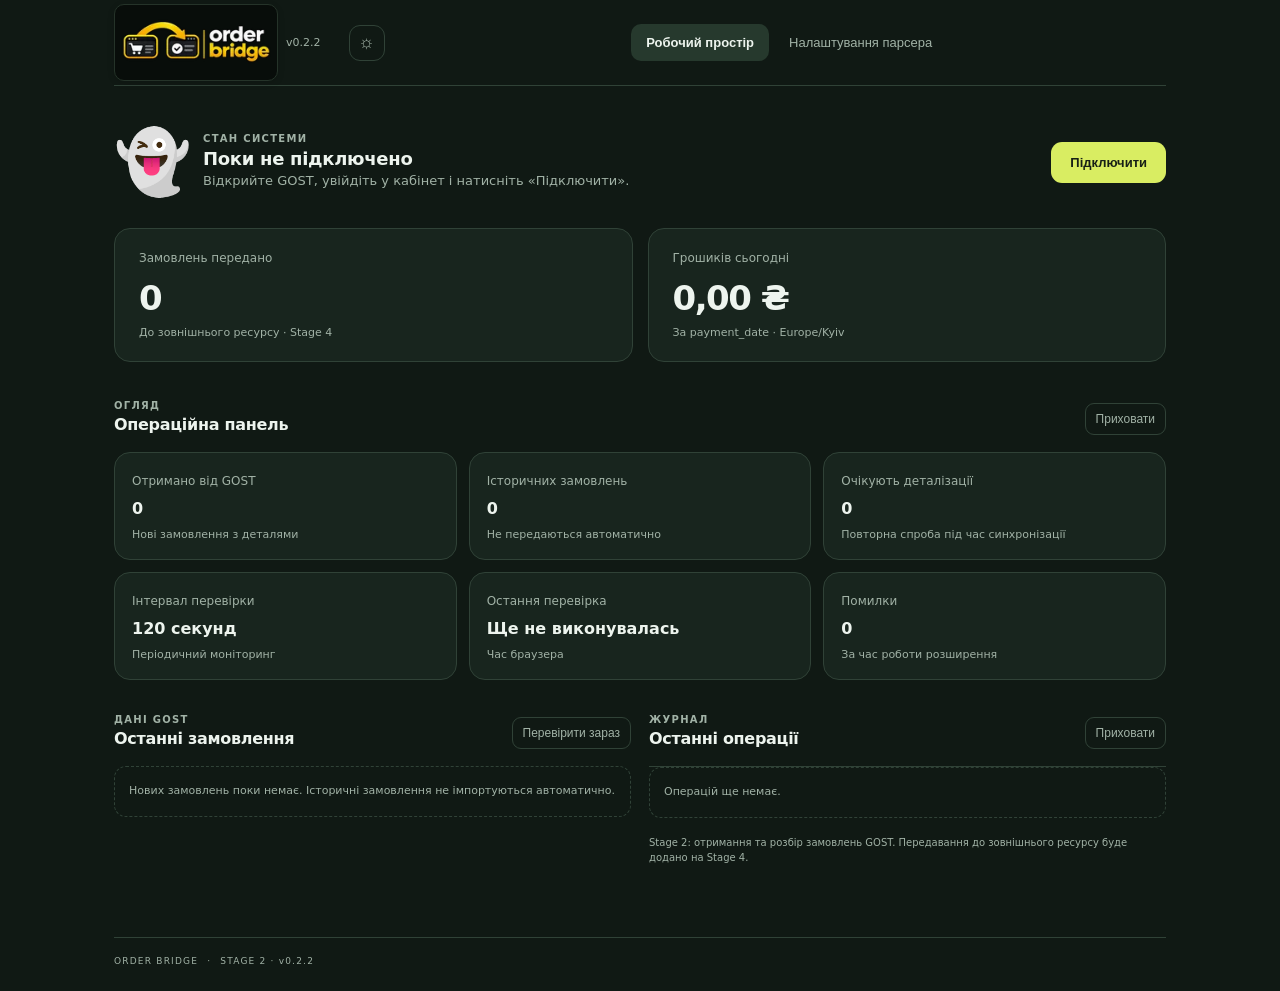
==== commit 852aedad: "ui: simplify settings and integrate Order Bridge logo" ====
--- a/index.html
+++ b/index.html
@@ -9,7 +9,7 @@
 <body class="preview-mode">
 <div class="app">
   <header class="topbar">
-    <div class="brand"><span class="brand-mark">ob</span><span>order bridge</span><span class="version">v0.2.1</span></div>
+    <div class="brand"><span class="brand-logo-shell"><img class="brand-logo" src="assets/order-bridge-logo.webp" alt="Order Bridge"></span><span class="version">v0.2.2</span></div>
     <button id="themeToggle" class="theme" aria-label="Перемкнути тему"><span id="themeIcon">☾</span></button>
     <nav class="tabs">
       <button class="tab active" data-tab="workspace">Робочий простір</button>
@@ -70,19 +70,21 @@
           </div>
         </section>
         <section class="dashboard-panel">
-          <div class="section-heading log-heading"><div><div class="eyebrow">ЖУРНАЛ</div><h2>Останні операції</h2></div></div>
-          <div id="activityList" class="log-list"><div class="empty-state">Операцій ще немає.</div></div>
-          <p class="stage-note">Stage 2: отримання та розбір замовлень GOST. Передавання до зовнішнього ресурсу буде додано на Stage 4.</p>
+          <div class="section-heading log-heading">
+            <div><div class="eyebrow">ЖУРНАЛ</div><h2>Останні операції</h2></div>
+            <button id="toggleActivity" class="subtle">Приховати</button>
+          </div>
+          <div id="activityPanel">
+            <div id="activityList" class="log-list"><div class="empty-state">Операцій ще немає.</div></div>
+            <p class="stage-note">Stage 2: отримання та розбір замовлень GOST. Передавання до зовнішнього ресурсу буде додано на Stage 4.</p>
+          </div>
         </section>
       </div>
     </section>
 
     <section id="settings" class="view">
-      <div class="page-title"><div class="eyebrow">КОНФІГУРАЦІЯ</div><h1>Налаштування парсера</h1><p>Джерело замовлень та параметри синхронізації.</p></div>
+      <div class="page-title"><div class="eyebrow">КОНФІГУРАЦІЯ</div><h1>Налаштування парсера</h1><p>Параметри синхронізації та передавання замовлень.</p></div>
       <div class="settings-card">
-        <label for="sourceType">Джерело замовлень</label>
-        <select id="sourceType"><option value="gost">GOST · особистий кабінет</option><option value="custom" disabled>Інше джерело · майбутній етап</option></select>
-        <div class="field-help">GOST використовує активну авторизовану сесію браузера. Повторний логін у розширенні не потрібен.</div>
         <label for="pollInterval">Частота перевірки нових замовлень</label>
         <select id="pollInterval">
           <option value="120">Кожні 2 хвилини</option>
@@ -90,9 +92,6 @@
           <option value="300">Кожні 5 хвилин</option>
         </select>
         <div class="field-help">Chrome може трохи затримувати фонові сигнали. Після пробудження браузера пропущена перевірка буде виконана.</div>
-        <label for="historyMode">Початкова історія</label>
-        <select id="historyMode"><option value="baseline_only">Зафіксувати як історію, не передавати</option></select>
-        <div class="field-help">Під час першого підключення наявні ID запам'ятовуються. Передаватися надалі мають лише нові замовлення.</div>
         <div class="divider"></div>
         <div class="section-heading"><div><div class="eyebrow">ПРИЗНАЧЕННЯ</div><h2>Куди передавати</h2></div><span class="demo-tag">STAGE 4</span></div>
         <label for="connector">Тип підключення</label>
@@ -104,7 +103,7 @@
       <div class="settings-card safety"><strong>Захист облікових даних</strong><p>Bearer-токен GOST використовується лише в контексті сторінки та не зберігається розширенням. У локальному сховищі залишаються ID, технічні статуси й нормалізовані товарні дані без ПІБ, телефонів, адрес і коментарів покупців.</p></div>
     </section>
   </main>
-  <footer>ORDER BRIDGE <span>·</span> STAGE 2 · v0.2.1</footer>
+  <footer>ORDER BRIDGE <span>·</span> STAGE 2 · v0.2.2</footer>
 </div>
 <script src="order-normalizer.js"></script>
 <script src="app.js"></script>
--- a/styles.css
+++ b/styles.css
@@ -1,11 +1,12 @@
 :root{font-family:Inter,ui-sans-serif,system-ui,-apple-system,"Segoe UI",sans-serif;color-scheme:dark;--bg:#101914;--panel:#18251e;--panel2:#1d2c23;--line:#304237;--text:#edf4ee;--muted:#a1b2a6;--accent:#d9ed62;--accentText:#172016;--soft:#26392d}
 *{box-sizing:border-box}
 body{margin:0;background:var(--bg);color:var(--text);transition:background .2s,color .2s}
-body.light{color-scheme:light;--bg:#f4f7f2;--panel:#fff;--panel2:#f8faf6;--line:#dce5db;--text:#17241b;--muted:#647568;--accent:#c5df43;--accentText:#172016;--soft:#edf3e8}
+body.light{color-scheme:light;--bg:#e3eae2;--panel:#eef3ec;--panel2:#d8e2d7;--line:#adbdad;--text:#1a291e;--muted:#4f6154;--accent:#bfd83d;--accentText:#1a2514;--soft:#d0dfd0}
 .app{max-width:1120px;margin:auto;padding:0 34px}
 .topbar{height:86px;display:flex;align-items:center;border-bottom:1px solid var(--line);gap:28px}
-.brand{display:flex;align-items:center;gap:10px;font-weight:750;letter-spacing:-.4px;text-transform:lowercase;white-space:nowrap}
-.brand-mark{display:grid;place-items:center;width:32px;height:32px;border-radius:10px;background:var(--accent);color:var(--accentText);font-weight:900}
+.brand{display:flex;align-items:center;gap:8px;white-space:nowrap;flex:0 0 auto}
+.brand-logo-shell{display:flex;align-items:center;justify-content:center;background:#080d0a;border:1px solid #253329;border-radius:10px;padding:2px 6px;line-height:0;box-shadow:0 2px 7px rgba(0,0,0,.14)}
+.brand-logo{display:block;width:150px;height:auto;max-height:72px;object-fit:contain}
 .version{font-size:11px;color:var(--muted);font-weight:500}
 .tabs{display:flex;gap:5px;margin:auto}
 .tab,.theme,.subtle{border:0;background:transparent;color:var(--muted);cursor:pointer}
@@ -70,10 +71,11 @@
 /* Actual Chrome toolbar popup: wide, balanced workspace window. */
 .popup-app{width:680px;min-width:680px;max-width:680px;height:580px;min-height:580px;max-height:580px;overflow:hidden;background:var(--bg)}
 .popup-app .app{width:100%;height:580px;max-width:none;margin:0;padding:0 18px;display:flex;flex-direction:column}
-.popup-app .topbar{height:66px;min-height:66px;flex:0 0 66px;padding:0;display:flex;align-items:center;gap:16px}
-.popup-app .brand{gap:8px;font-size:13px}
-.popup-app .brand-mark{width:30px;height:30px;border-radius:9px}
-.popup-app .version{font-size:10px}
+.popup-app .topbar{height:72px;min-height:72px;flex:0 0 72px;padding:0;display:flex;align-items:center;gap:10px}
+.popup-app .brand{gap:6px;font-size:13px}
+.popup-app .brand-logo-shell{padding:2px 5px;border-radius:9px}
+.popup-app .brand-logo{width:128px;max-height:62px}
+.popup-app .version{font-size:9px}
 .popup-app .tabs{display:flex;align-items:center;gap:4px;margin:0 0 0 auto;flex:0 0 auto}
 .popup-app .tab{padding:9px 11px;font-size:11px;white-space:nowrap}
 .popup-app .theme{width:32px;height:32px;flex:0 0 32px;font-size:16px}
@@ -139,4 +141,13 @@
 .popup-app .notice{font-size:10px}
 .popup-app footer{height:29px;min-height:29px;flex:0 0 29px;padding:8px 0 9px;font-size:8px}
 .popup-app [hidden]{display:none!important}
-@media(max-width:680px){.popup-app{width:100vw;min-width:0;max-width:100vw}.popup-app .app{padding:0 12px}.popup-app .topbar{gap:8px}.popup-app .brand{gap:5px}.popup-app .brand .version{display:none}.popup-app .tab{padding:8px 6px;font-size:10px}.popup-app .dashboard-columns{grid-template-columns:1fr}.popup-app .details-grid{grid-template-columns:repeat(2,minmax(0,1fr))}}
+@media(max-width:640px){.popup-app{width:100vw;min-width:0;max-width:100vw}.popup-app .app{padding:0 12px}.popup-app .topbar{gap:8px}.popup-app .brand{gap:5px}.popup-app .brand .version{display:none}.popup-app .tab{padding:8px 6px;font-size:10px}.popup-app .dashboard-columns{grid-template-columns:1fr}.popup-app .details-grid{grid-template-columns:repeat(2,minmax(0,1fr))}}
+
+/* Extra definition and separation in the light theme. */
+body.light .metric,body.light .small-card,body.light .settings-card,body.light .order-card{box-shadow:0 2px 8px rgba(25,45,30,.08)}
+body.light .subtle,body.light .theme{background:#edf2eb;border-color:#aebdad;color:#354a3b}
+body.light .tab.active{background:#d0dfd0;color:#1a291e}
+body.light .log-list{border-top-color:#aebdad}
+body.light .log-item{border-bottom-color:#bdcbbc}
+body.light .metric-value,body.light .small-card strong,body.light .order-card-bottom strong{color:#18271c}
+body.light .empty-state{border-color:#aebdad;background:#e8eee6}
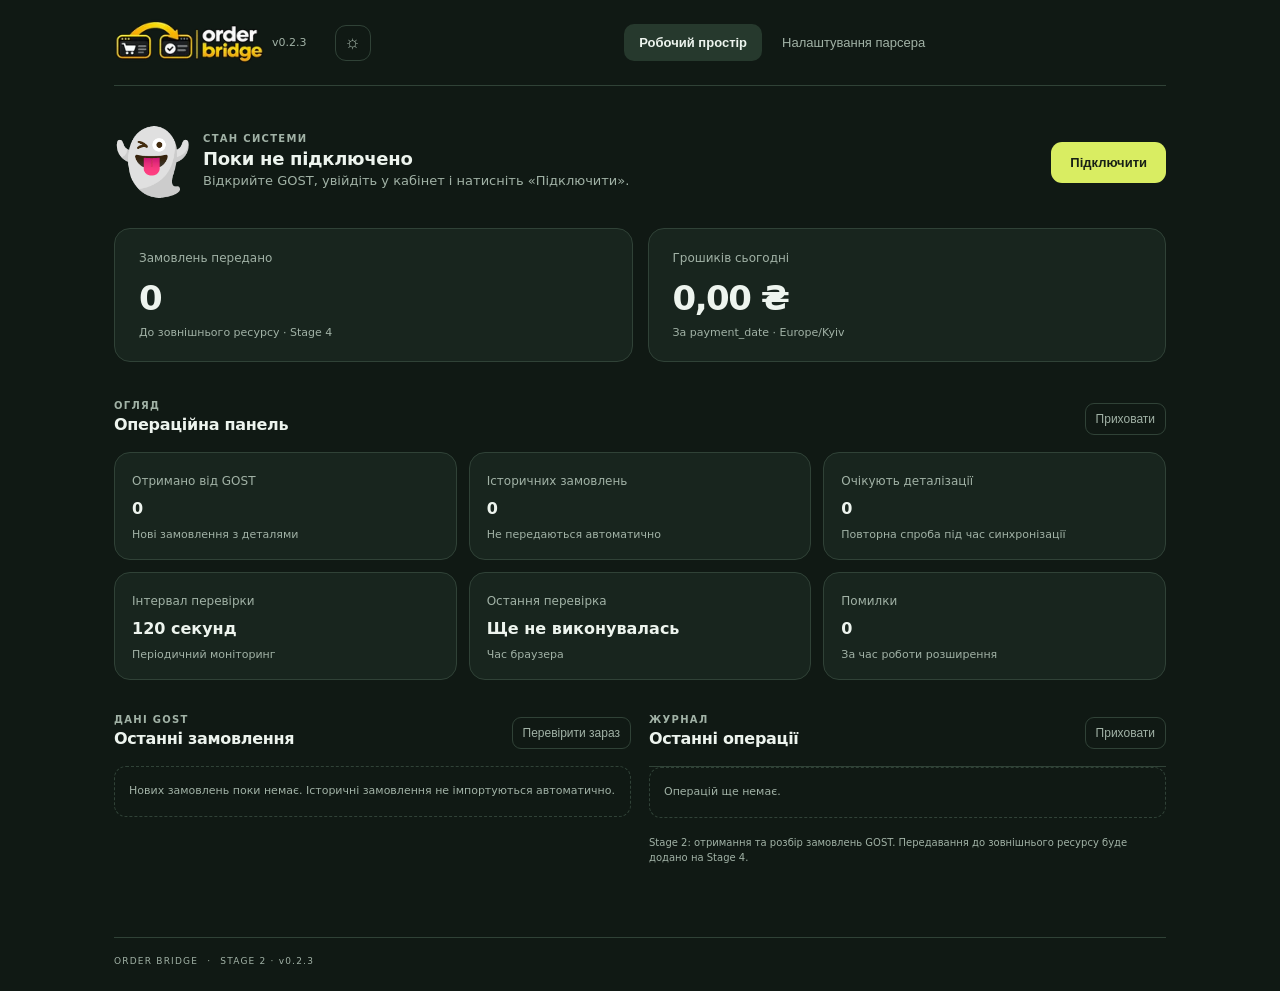
==== commit cec2b5c0: "fix: preserve transparent logo background" ====
--- a/index.html
+++ b/index.html
@@ -9,7 +9,7 @@
 <body class="preview-mode">
 <div class="app">
   <header class="topbar">
-    <div class="brand"><span class="brand-logo-shell"><img class="brand-logo" src="assets/order-bridge-logo.webp" alt="Order Bridge"></span><span class="version">v0.2.2</span></div>
+    <div class="brand"><span class="brand-logo-shell"><img class="brand-logo" src="assets/order-bridge-logo.webp" alt="Order Bridge"></span><span class="version">v0.2.3</span></div>
     <button id="themeToggle" class="theme" aria-label="Перемкнути тему"><span id="themeIcon">☾</span></button>
     <nav class="tabs">
       <button class="tab active" data-tab="workspace">Робочий простір</button>
@@ -103,7 +103,7 @@
       <div class="settings-card safety"><strong>Захист облікових даних</strong><p>Bearer-токен GOST використовується лише в контексті сторінки та не зберігається розширенням. У локальному сховищі залишаються ID, технічні статуси й нормалізовані товарні дані без ПІБ, телефонів, адрес і коментарів покупців.</p></div>
     </section>
   </main>
-  <footer>ORDER BRIDGE <span>·</span> STAGE 2 · v0.2.2</footer>
+  <footer>ORDER BRIDGE <span>·</span> STAGE 2 · v0.2.3</footer>
 </div>
 <script src="order-normalizer.js"></script>
 <script src="app.js"></script>
--- a/styles.css
+++ b/styles.css
@@ -5,7 +5,7 @@
 .app{max-width:1120px;margin:auto;padding:0 34px}
 .topbar{height:86px;display:flex;align-items:center;border-bottom:1px solid var(--line);gap:28px}
 .brand{display:flex;align-items:center;gap:8px;white-space:nowrap;flex:0 0 auto}
-.brand-logo-shell{display:flex;align-items:center;justify-content:center;background:#080d0a;border:1px solid #253329;border-radius:10px;padding:2px 6px;line-height:0;box-shadow:0 2px 7px rgba(0,0,0,.14)}
+.brand-logo-shell{display:flex;align-items:center;justify-content:center;background:transparent;border:0;border-radius:0;padding:0;line-height:0;box-shadow:none}
 .brand-logo{display:block;width:150px;height:auto;max-height:72px;object-fit:contain}
 .version{font-size:11px;color:var(--muted);font-weight:500}
 .tabs{display:flex;gap:5px;margin:auto}
